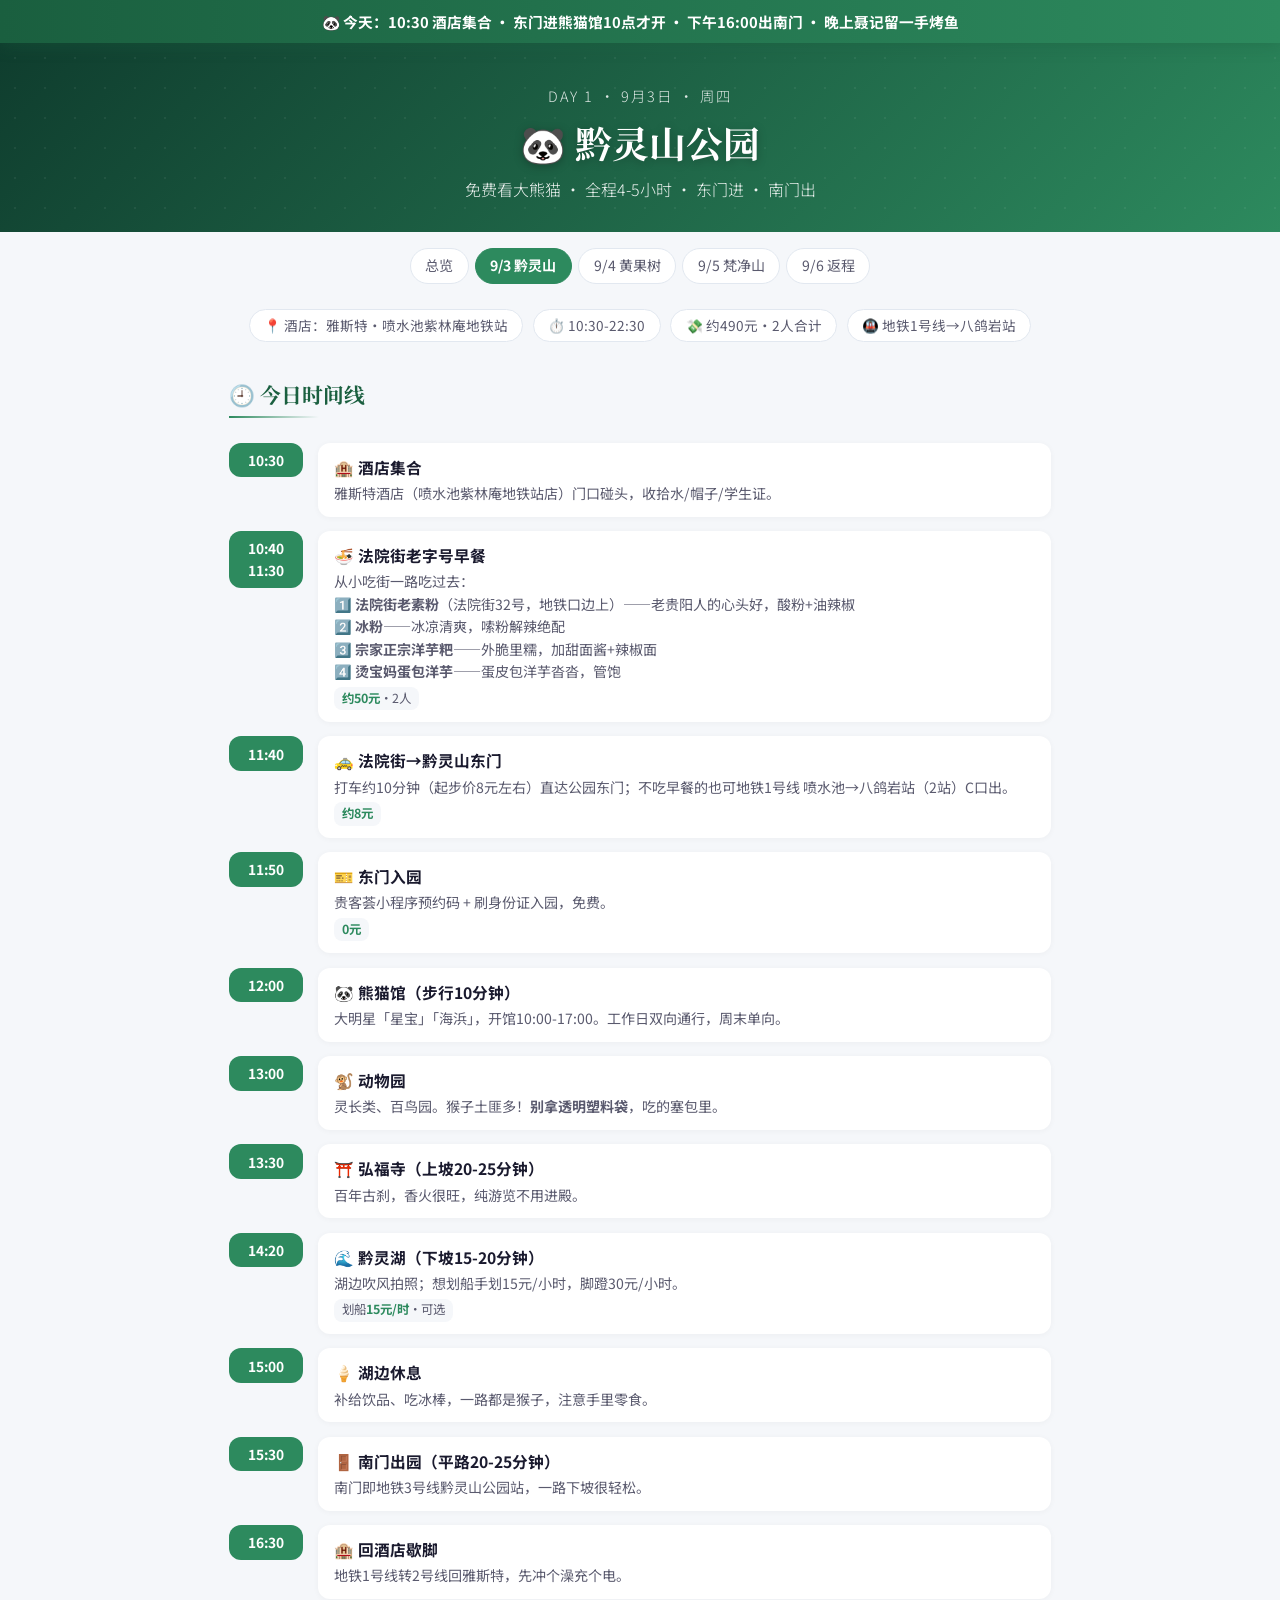
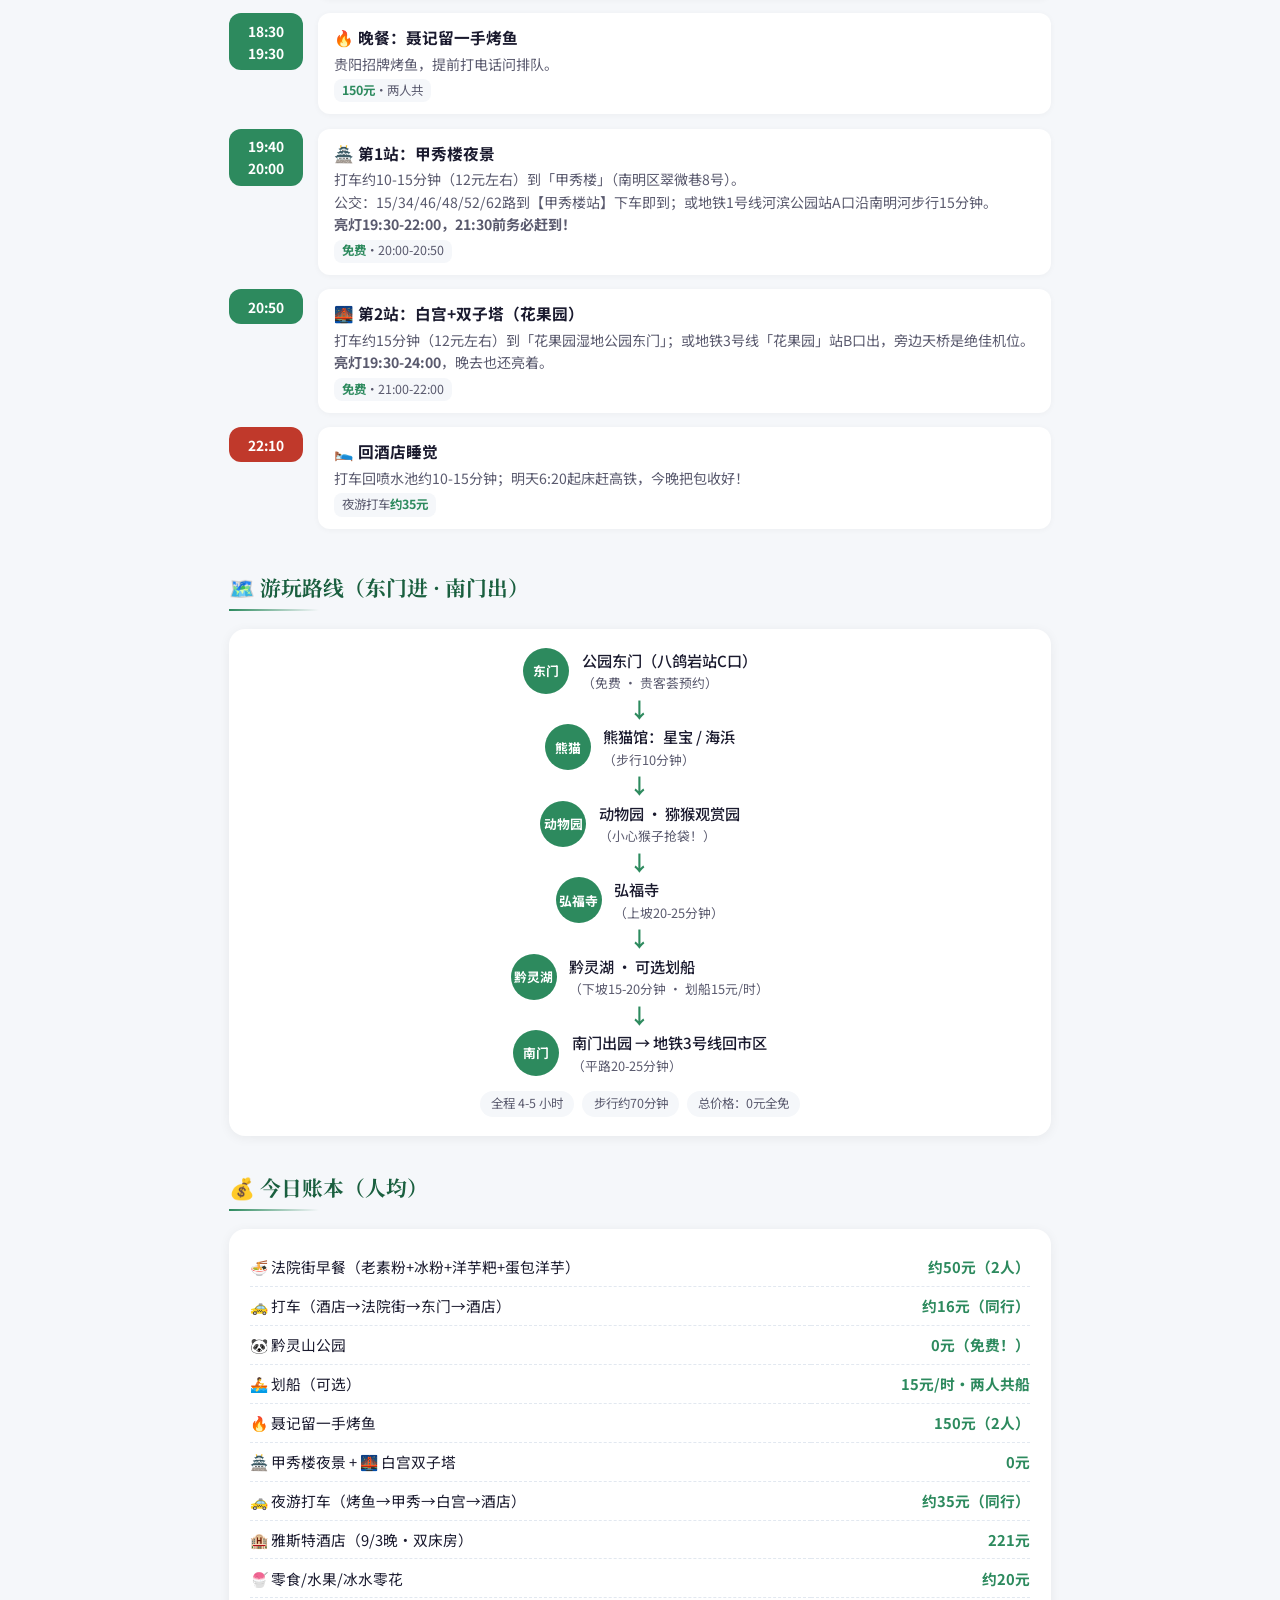
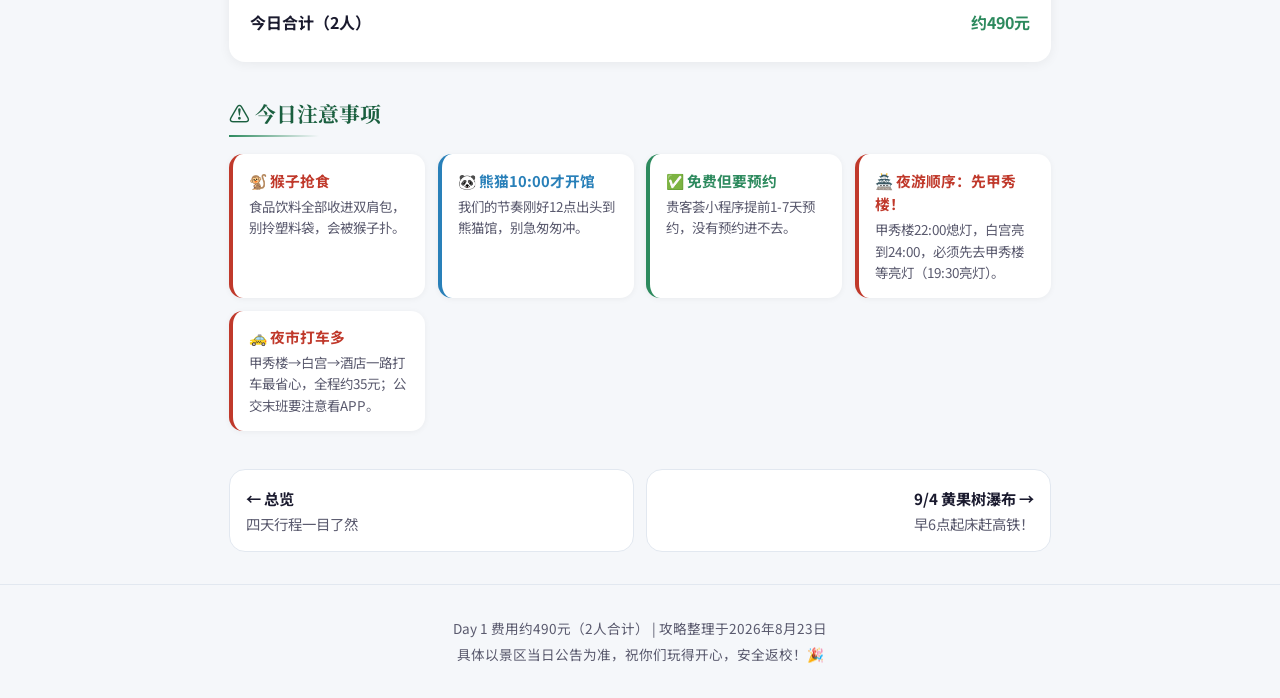
==== day1.html @ e3be9c39 "贵州三天三夜学生党攻略（黔灵山/黄果树/梵净山, 2人版）" ====
<!DOCTYPE html>
<html lang="zh-CN">
<head>
<meta charset="UTF-8">
<meta name="viewport" content="width=device-width, initial-scale=1.0">
<title>9/3 黔灵山公园 | 贵州三天三夜攻略</title>
<link rel="preconnect" href="https://fonts.googleapis.com">
<link rel="preconnect" href="https://fonts.gstatic.com" crossorigin>
<link href="https://fonts.googleapis.com/css2?family=Noto+Serif+SC:wght@600;700&family=Noto+Sans+SC:wght@300;400;500;700&display=swap" rel="stylesheet">
<link rel="stylesheet" href="style.css">
</head>
<body>

<div class="banner green">
  🐼 今天：10:30 酒店集合 · 东门进熊猫馆10点才开 · 下午16:00出南门 · 晚上聂记留一手烤鱼
</div>

<div class="hero" style="--hero-a:#0f3d2e;--hero-b:#2d8a5e;">
  <div class="eyebrow">DAY 1 · 9月3日 · 周四</div>
  <h1>🐼 黔灵山公园</h1>
  <div class="sub">免费看大熊猫 · 全程4-5小时 · 东门进 · 南门出</div>
</div>

<div class="segwrap">
  <nav class="seg">
    <a href="index.html">总览</a>
    <a class="on" href="day1.html">9/3 黔灵山</a>
    <a href="day2.html">9/4 黄果树</a>
    <a href="day3.html">9/5 梵净山</a>
    <a href="day4.html">9/6 返程</a>
  </nav>
</div>

<div class="pills" style="--accent:#6a8e7b;justify-content:center;display:flex;gap:.6rem;flex-wrap:wrap;margin:.6rem 1rem 0;">
  <span class="pill">📍 酒店：雅斯特·喷水池紫林庵地铁站</span>
  <span class="pill">⏱️ 10:30-22:30</span>
  <span class="pill">💸 约490元·2人合计</span>
  <span class="pill">🚇 地铁1号线→八鸽岩站</span>
</div>

<main>

  <!-- 时间线 -->
  <section>
    <h2 class="sec-t">🕘 今日时间线</h2>
    <div class="sec-line"></div>
    <div class="tl">

      <div class="tl-row">
        <div class="tl-time">10:30</div>
        <div class="tl-body"><h4>🏨 酒店集合</h4><p>雅斯特酒店（喷水池紫林庵地铁站店）门口碰头，收拾水/帽子/学生证。</p></div>
      </div>

      <div class="tl-row">
        <div class="tl-time">10:40<br>11:30</div>
        <div class="tl-body"><h4>🍜 法院街老字号早餐</h4><p>从小吃街一路吃过去：</p>
        <p>1️⃣ <b>法院街老素粉</b>（法院街32号，地铁口边上）——老贵阳人的心头好，酸粉+油辣椒</p>
        <p>2️⃣ <b>冰粉</b>——冰凉清爽，嗦粉解辣绝配</p>
        <p>3️⃣ <b>宗家正宗洋芋粑</b>——外脆里糯，加甜面酱+辣椒面</p>
        <p>4️⃣ <b>烫宝妈蛋包洋芋</b>——蛋皮包洋芋沓沓，管饱</p>
        <span class="cost"><b>约50元</b>·2人</span></div>
      </div>

      <div class="tl-row">
        <div class="tl-time">11:40</div>
        <div class="tl-body"><h4>🚕 法院街→黔灵山东门</h4><p>打车约10分钟（起步价8元左右）直达公园东门；不吃早餐的也可地铁1号线 喷水池→八鸽岩站（2站）C口出。</p><span class="cost"><b>约8元</b></span></div>
      </div>

      <div class="tl-row">
        <div class="tl-time">11:50</div>
        <div class="tl-body"><h4>🎫 东门入园</h4><p>贵客荟小程序预约码 + 刷身份证入园，免费。</p><span class="cost"><b>0元</b></span></div>
      </div>

      <div class="tl-row">
        <div class="tl-time">12:00</div>
        <div class="tl-body"><h4>🐼 熊猫馆（步行10分钟）</h4><p>大明星「星宝」「海浜」，开馆10:00-17:00。工作日双向通行，周末单向。</p></div>
      </div>

      <div class="tl-row">
        <div class="tl-time">13:00</div>
        <div class="tl-body"><h4>🐒 动物园</h4><p>灵长类、百鸟园。猴子土匪多！<b>别拿透明塑料袋</b>，吃的塞包里。</p></div>
      </div>

      <div class="tl-row">
        <div class="tl-time">13:30</div>
        <div class="tl-body"><h4>⛩️ 弘福寺（上坡20-25分钟）</h4><p>百年古刹，香火很旺，纯游览不用进殿。</p></div>
      </div>

      <div class="tl-row">
        <div class="tl-time">14:20</div>
        <div class="tl-body"><h4>🌊 黔灵湖（下坡15-20分钟）</h4><p>湖边吹风拍照；想划船手划15元/小时，脚蹬30元/小时。</p><span class="cost">划船<b>15元/时</b>·可选</span></div>
      </div>

      <div class="tl-row">
        <div class="tl-time">15:00</div>
        <div class="tl-body"><h4>🍦 湖边休息</h4><p>补给饮品、吃冰棒，一路都是猴子，注意手里零食。</p></div>
      </div>

      <div class="tl-row">
        <div class="tl-time">15:30</div>
        <div class="tl-body"><h4>🚪 南门出园（平路20-25分钟）</h4><p>南门即地铁3号线黔灵山公园站，一路下坡很轻松。</p></div>
      </div>

      <div class="tl-row">
        <div class="tl-time">16:30</div>
        <div class="tl-body"><h4>🏨 回酒店歇脚</h4><p>地铁1号线转2号线回雅斯特，先冲个澡充个电。</p></div>
      </div>

      <div class="tl-row">
        <div class="tl-time">18:30<br>19:30</div>
        <div class="tl-body"><h4>🔥 晚餐：聂记留一手烤鱼</h4><p>贵阳招牌烤鱼，提前打电话问排队。</p><span class="cost"><b>150元</b>·两人共</span></div>
      </div>

      <div class="tl-row">
        <div class="tl-time">19:40<br>20:00</div>
        <div class="tl-body"><h4>🏯 第1站：甲秀楼夜景</h4><p>打车约10-15分钟（12元左右）到「甲秀楼」（南明区翠微巷8号）。<br>公交：15/34/46/48/52/62路到【甲秀楼站】下车即到；或地铁1号线河滨公园站A口沿南明河步行15分钟。<br><b>亮灯19:30-22:00，21:30前务必赶到！</b></p><span class="cost"><b>免费</b>·20:00-20:50</span></div>
      </div>

      <div class="tl-row">
        <div class="tl-time">20:50</div>
        <div class="tl-body"><h4>🌉 第2站：白宫+双子塔（花果园）</h4><p>打车约15分钟（12元左右）到「花果园湿地公园东门」；或地铁3号线「花果园」站B口出，旁边天桥是绝佳机位。<br><b>亮灯19:30-24:00</b>，晚去也还亮着。</p><span class="cost"><b>免费</b>·21:00-22:00</span></div>
      </div>

      <div class="tl-row">
        <div class="tl-time red">22:10</div>
        <div class="tl-body"><h4>🛌 回酒店睡觉</h4><p>打车回喷水池约10-15分钟；明天6:20起床赶高铁，今晚把包收好！</p><span class="cost">夜游打车<b>约35元</b></span></div>
      </div>

    </div>
  </section>

  <!-- 路线图 -->
  <section>
    <h2 class="sec-t">🗺️ 游玩路线（东门进 · 南门出）</h2>
    <div class="sec-line"></div>
    <div class="card">
      <ol class="steps" style="--accent:#2d8a5e;">
        <li>
          <div class="node">
            <div class="circ">东门</div>
            <div><span class="nlabel">公园东门（八鸽岩站C口）</span><span class="ncost">（免费 · 贵客荟预约）</span></div>
          </div><span class="arrow">↓</span>
        </li>
        <li>
          <div class="node">
            <div class="circ">熊猫</div>
            <div><span class="nlabel">熊猫馆：星宝 / 海浜</span><span class="ncost">（步行10分钟）</span></div>
          </div><span class="arrow">↓</span>
        </li>
        <li>
          <div class="node">
            <div class="circ">动物园</div>
            <div><span class="nlabel">动物园 · 猕猴观赏园</span><span class="ncost">（小心猴子抢袋！）</span></div>
          </div><span class="arrow">↓</span>
        </li>
        <li>
          <div class="node">
            <div class="circ">弘福寺</div>
            <div><span class="nlabel">弘福寺</span><span class="ncost">（上坡20-25分钟）</span></div>
          </div><span class="arrow">↓</span>
        </li>
        <li>
          <div class="node">
            <div class="circ">黔灵湖</div>
            <div><span class="nlabel">黔灵湖 · 可选划船</span><span class="ncost">（下坡15-20分钟 · 划船15元/时）</span></div>
          </div><span class="arrow">↓</span>
        </li>
        <li>
          <div class="node">
            <div class="circ">南门</div>
            <div><span class="nlabel">南门出园 → 地铁3号线回市区</span><span class="ncost">（平路20-25分钟）</span></div>
          </div>
        </li>
      </ol>
      <div class="route-tags"><span class="route-tag">全程 4-5 小时</span><span class="route-tag">步行约70分钟</span><span class="route-tag">总价格：0元全免</span></div>
    </div>
  </section>

  <!-- 当日账本 -->
  <section>
    <h2 class="sec-t">💰 今日账本（人均）</h2>
    <div class="sec-line"></div>
    <div class="card">
      <table class="ledger">
        <tr><td>🍜 法院街早餐（老素粉+冰粉+洋芋粑+蛋包洋芋）</td><td>约50元（2人）</td></tr>
        <tr><td>🚕 打车（酒店→法院街→东门→酒店）</td><td>约16元（同行）</td></tr>
        <tr><td>🐼 黔灵山公园</td><td>0元（免费！）</td></tr>
        <tr><td>🚣 划船（可选）</td><td>15元/时·两人共船</td></tr>
        <tr><td>🔥 聂记留一手烤鱼</td><td>150元（2人）</td></tr>
        <tr><td>🏯 甲秀楼夜景 + 🌉 白宫双子塔</td><td>0元</td></tr>
        <tr><td>🚕 夜游打车（烤鱼→甲秀→白宫→酒店）</td><td>约35元（同行）</td></tr>
        <tr><td>🏨 雅斯特酒店（9/3晚·双床房）</td><td>221元</td></tr>
        <tr><td>🍧 零食/水果/冰水零花</td><td>约20元</td></tr>
        <tr class="sum"><td>今日合计（2人）</td><td>约490元</td></tr>
      </table>
    </div>
  </section>

  <!-- 关键提醒 -->
  <section>
    <h2 class="sec-t">⚠️ 今日注意事项</h2>
    <div class="sec-line"></div>
    <div class="warn2">
      <div class="wn"><h5>🐒 猴子抢食</h5><p>食品饮料全部收进双肩包，别拎塑料袋，会被猴子扑。</p></div>
      <div class="wn bu"><h5>🐼 熊猫10:00才开馆</h5><p>我们的节奏刚好12点出头到熊猫馆，别急匆匆冲。</p></div>
      <div class="wn gr"><h5>✅ 免费但要预约</h5><p>贵客荟小程序提前1-7天预约，没有预约进不去。</p></div>
      <div class="wn"><h5>🏯 夜游顺序：先甲秀楼！</h5><p>甲秀楼22:00熄灯，白宫亮到24:00，必须先去甲秀楼等亮灯（19:30亮灯）。</p></div>
      <div class="wn"><h5>🚕 夜市打车多</h5><p>甲秀楼→白宫→酒店一路打车最省心，全程约35元；公交末班要注意看APP。</p></div>
    </div>
  </section>

  <!-- 上下页 -->
  <div class="daynav">
    <a class="prev" href="index.html"><b>← 总览</b>四天行程一目了然</a>
    <a class="next" href="day2.html"><b>9/4 黄果树瀑布 →</b>早6点起床赶高铁！</a>
  </div>

</main>

<footer>
  <p>Day 1 费用约490元（2人合计） | 攻略整理于2026年8月23日</p>
  <p>具体以景区当日公告为准，祝你们玩得开心，安全返校！🎉</p>
</footer>

<script>
document.addEventListener('DOMContentLoaded',function(){
  var io=new IntersectionObserver(function(es){
    es.forEach(function(e){if(e.isIntersecting){e.target.classList.add('show');io.unobserve(e.target);}});
  },{threshold:.1});
  document.querySelectorAll('section,.hero').forEach(function(el){io.observe(el);});
});
</script>
</body>
</html>
---- style.css ----
:root{
  --green-dark:#1a5f3f;
  --green:#2d8a5e;
  --gold:#e8b951;
  --red:#c0392b;
  --orange:#e67e22;
  --blue:#2980b9;
  --purple:#8e44ad;
  --bg:#f5f7fa;
  --card:#ffffff;
  --ink:#1a1a2e;
  --ink-soft:#5a5a6e;
  --border:#e2e8f0;
  --accent:#2d8a5e;
}
*{margin:0;padding:0;box-sizing:border-box;}
html{scroll-behavior:smooth;}
body{
  font-family:'Noto Sans SC',sans-serif;
  font-weight:400;font-size:16px;line-height:1.6;
  color:var(--ink);background:var(--bg);
}
h1,h2,h3{font-family:'Noto Serif SC',serif;}

/* ── 1. 顶部紧急横幅 ── */
.banner{
  position:sticky;top:0;z-index:100;
  background:linear-gradient(90deg,#c0392b,#e74c3c);
  color:#fff;font-weight:700;text-align:center;
  padding:.6rem 1rem;font-size:.92rem;
  box-shadow:0 4px 15px rgba(192,57,43,.3);
}
.banner .d{display:inline-block;background:#fff;color:var(--red);border-radius:4px;padding:1px 6px;font-weight:700;}
.banner.green{background:linear-gradient(90deg,#1a5f3f,#2d8a5e);box-shadow:0 4px 15px rgba(26,95,63,.3);}
.banner.blue{background:linear-gradient(90deg,#1a5276,#2980b9);box-shadow:0 4px 15px rgba(41,128,185,.3);}
.banner.purple{background:linear-gradient(90deg,#6c3483,#8e44ad);box-shadow:0 4px 15px rgba(142,68,173,.3);}
.banner.gray{background:linear-gradient(90deg,#4a4a5a,#5a5a6e);box-shadow:0 4px 15px rgba(90,90,110,.3);}

/* ── 2. Hero ── */
.hero{
  text-align:center;color:#fff;
  padding:2.6rem 1.2rem 1.8rem;
  background-image:
    radial-gradient(circle, rgba(255,255,255,.06) 1px, transparent 1px),
    linear-gradient(135deg,var(--hero-a),var(--hero-b));
  background-size:30px 30px,100% 100%;
}
.hero .eyebrow{
  font-size:.9rem;letter-spacing:.15em;opacity:.85;font-weight:300;
  margin-bottom:.4rem;
}
.hero h1{
  font-size:2.3rem;font-weight:700;text-shadow:0 2px 10px rgba(0,0,0,.25);
  margin-bottom:.3rem;
}
.hero .sub{font-size:1rem;opacity:.92;font-weight:300;}

/* ── 3. 页面导航（seg） ── */
.segwrap{padding:1rem 1.2rem;}
.seg{
  display:flex;justify-content:center;gap:.4rem;flex-wrap:wrap;
  max-width:1080px;margin:0 auto;
}
.seg a{
  text-decoration:none;color:var(--ink-soft);
  font-size:.88rem;padding:.35rem .9rem;border-radius:50px;
  background:#fff;border:1px solid var(--border);
  transition:all .25s;
}
.seg a:hover{border-color:var(--accent);color:var(--accent);}
.seg a.on{
  background:var(--accent);color:#fff;border-color:var(--accent);font-weight:700;
}

/* ── 4. 快速信息 pills ── */
.pills{display:flex;justify-content:center;gap:.6rem;flex-wrap:wrap;margin:.6rem 0 1rem;}
.pill{
  background:#fff;border:1px solid var(--border);border-radius:50px;
  padding:.3rem .9rem;font-size:.85rem;color:var(--ink-soft);
}
.pill b{color:var(--accent);}

/* ── 5. 布局 ── */
main{max-width:860px;margin:0 auto;padding:0 1.2rem 2rem;}
section{margin-top:2.2rem;}
.sec-t{font-size:1.3rem;color:var(--green-dark);margin-bottom:.3rem;}
.sec-line{height:2px;width:90px;background:linear-gradient(90deg,var(--accent),transparent);margin-bottom:1.1rem;}
.card{
  background:var(--card);border-radius:16px;
  box-shadow:0 2px 12px rgba(0,0,0,.06);
  padding:1.2rem 1.3rem;
  transition:transform .3s ease,box-shadow .3s ease;
}
.card:hover{transform:translateY(-4px);box-shadow:0 8px 24px rgba(0,0,0,.1);}

/* ── 6. 时间线（大卡片流） ── */
.tl{display:flex;flex-direction:column;position:relative;}
.tl-row{display:flex;gap:.9rem;align-items:flex-start;padding:.45rem 0;}
.tl-time{
  flex-shrink:0;width:74px;text-align:center;
  background:var(--accent);color:#fff;font-weight:700;font-size:.86rem;
  border-radius:12px;padding:.4rem 0;
  font-variant-numeric:tabular-nums;
}
.tl-time.small{font-size:.74rem;}
.tl-time.red{background:var(--red);}
.tl-time.orange{background:var(--orange);}
.tl-time.gray{background:#8a8a9a;}
.tl-body{flex:1;background:#fff;border-radius:12px;padding:.75rem 1rem;box-shadow:0 1px 6px rgba(0,0,0,.04);}
.tl-body h4{font-size:.98rem;margin-bottom:.15rem;}
.tl-body p{font-size:.88rem;color:var(--ink-soft);}
.tl-body .cost{font-size:.78rem;color:var(--ink-soft);background:var(--bg);border-radius:8px;padding:.1rem .5rem;display:inline-block;margin-top:.25rem;}
.tl-body .cost b{color:var(--accent);}

/* ── 7. 路线步骤（圆节点+绿箭头） ── */
.steps{list-style:none;display:flex;flex-direction:column;align-items:center;}
.steps li{display:flex;flex-direction:column;align-items:center;}
.node{width:100%;max-width:460px;display:flex;align-items:center;gap:.8rem;}
.node .circ{
  width:46px;height:46px;border-radius:50%;flex-shrink:0;
  color:#fff;font-weight:700;font-size:.8rem;line-height:1.2;
  display:flex;align-items:center;justify-content:center;text-align:center;
  background:var(--accent);
}
.node .circ.hot{background:var(--red);}
.node .circ.warn{background:var(--orange);}
.node .nlabel{font-size:.95rem;font-weight:500;}
.node .ncost{display:block;font-size:.8rem;color:var(--ink-soft);}
.steps .arrow{color:var(--green);font-weight:700;font-size:1.3rem;line-height:1;margin:.3rem 0;}
.route-tag{font-size:.78rem;color:var(--ink-soft);background:var(--bg);border-radius:50px;padding:.2rem .7rem;}
.route-tags{display:flex;gap:.5rem;flex-wrap:wrap;margin-top:.9rem;justify-content:center;}

/* ── 8. 表格 ── */
.tbl{width:100%;border-collapse:collapse;background:#fff;border-radius:16px;overflow:hidden;box-shadow:0 2px 12px rgba(0,0,0,.06);}
.tbl thead th{
  background:linear-gradient(135deg,#1a5f3f,#2d8a5e);
  color:#fff;padding:.8rem 1rem;text-align:left;font-size:.9rem;
}
.tbl td{padding:.65rem 1rem;border-top:1px solid var(--border);font-size:.9rem;}
.tbl tbody tr{transition:background .2s;}
.tbl tbody tr:hover{background:#f8fafb;}
.tbl .free{color:var(--green);font-weight:700;}
.tbl .total{background:#fff9e6;font-weight:700;}
.tbl.darkhead thead th{background:linear-gradient(135deg,#2c3e50,#34495e);}
.tbl .best{background:#e8f5e9;}

/* ── 9. 提醒 Notice ── */
.notice{
  background:#fff3e0;color:#e65100;border-radius:12px;
  padding:.7rem 1rem;font-size:.9rem;margin-top:.9rem;
}
.notice.red{background:#fdecea;color:var(--red);}
.notice.green{background:#e8f5e9;color:#1a5f3f;}

/* ── 10. 当日账本 ── */
.ledger{width:100%;border-collapse:collapse;}
.ledger td{padding:.45rem 0;font-size:.92rem;border-bottom:1px dashed var(--border);}
.ledger td:last-child{text-align:right;font-weight:700;color:var(--accent);white-space:nowrap;font-variant-numeric:tabular-nums;}
.ledger tr:last-child td{border-bottom:none;}
.ledger .sum td{font-weight:700;font-size:1rem;padding-top:.7rem;}

/* ── 11. 游戏化提醒卡 ── */
.warn2{display:grid;grid-template-columns:repeat(auto-fit,minmax(180px,1fr));gap:.8rem;}
.wn{background:#fff;border-radius:14px;padding:.9rem 1rem;border-left:4px solid var(--red);box-shadow:0 1px 6px rgba(0,0,0,.05);}
.wn h5{font-size:.92rem;color:var(--red);margin-bottom:.2rem;}
.wn p{font-size:.84rem;color:var(--ink-soft);}
.wn.gr{border-left-color:var(--green);}
.wn.gr h5{color:var(--green);}
.wn.bu{border-left-color:var(--blue);}
.wn.bu h5{color:var(--blue);}

/* ── 12. 上/下页导航 ── */
.daynav{
  display:grid;grid-template-columns:1fr 1fr;gap:.8rem;margin-top:2.4rem;
}
.daynav a{
  text-decoration:none;color:var(--ink-soft);text-align:center;
  background:#fff;border:1px solid var(--border);border-radius:16px;
  padding:1rem;font-size:.9rem;transition:all .25s;
}
.daynav a:hover{border-color:var(--accent);color:var(--accent);transform:translateY(-2px);}
.daynav a b{display:block;color:var(--ink);font-size:.95rem;margin-bottom:.1rem;}
.daynav a:hover b{color:var(--accent);}
.daynav a.next{text-align:right;}
.daynav a.prev{text-align:left;}

/* ── 13. 首页功能块 ── */
.cards-nav{display:grid;grid-template-columns:repeat(auto-fit,minmax(200px,1fr));gap:.9rem;}
.daynav-card{text-decoration:none;display:block;background:#fff;border-radius:16px;padding:1.1rem;box-shadow:0 2px 12px rgba(0,0,0,.06);transition:all .25s;border-top:4px solid var(--accent);}
.daynav-card:hover{transform:translateY(-4px);box-shadow:0 8px 24px rgba(0,0,0,.1);}
.daynav-card .dnum{font-size:.78rem;font-weight:700;color:var(--accent);letter-spacing:.08em;}
.daynav-card h3{font-size:1.05rem;margin:.2rem 0;}
.daynav-card p{font-size:.84rem;color:var(--ink-soft);}
.daynav-card .gap{display:block;margin-top:.5rem;font-size:.84rem;}
.daynav-card .gap span{color:var(--accent);font-weight:700;}
.grid3{display:grid;grid-template-columns:repeat(auto-fit,minmax(230px,1fr));gap:.9rem;}
.grid2{display:grid;grid-template-columns:repeat(auto-fit,minmax(250px,1fr));gap:.9rem;}
.grid4{display:grid;grid-template-columns:repeat(auto-fit,minmax(180px,1fr));gap:.9rem;}
.book-card{border-top:4px solid var(--accent);}
.book-card h3{font-size:1.05rem;margin-bottom:.5rem;}
.book-card p{font-size:.86rem;margin-bottom:.3rem;color:var(--ink-soft);}
.book-card p b{color:var(--ink);}
.hot{color:var(--red);font-weight:700;font-size:.88rem;}
.pit{border-left:4px solid var(--red);padding:1rem 1.1rem;}
.pit h4{font-size:.95rem;color:var(--red);margin-bottom:.2rem;}
.pit p{font-size:.85rem;color:var(--ink-soft);}
.pit.o{border-color:var(--orange);}
.pit.o h4{color:var(--orange);}
.pit.g{border-color:var(--green);}
.pit.g h4{color:var(--green);}
.weather{
  background:linear-gradient(135deg,#e3f2fd,#bbdefb);
  border:1px solid #90caf9;border-radius:16px;padding:1.3rem;
}
.wi{background:#fff;border-radius:12px;padding:.9rem;text-align:center;}
.wi .temp{font-size:1.4rem;font-weight:700;color:var(--blue);}
.wi .nm{font-weight:500;font-size:.9rem;display:block;margin-bottom:.1rem;}
.wi p{font-size:.82rem;color:var(--ink-soft);}
.pack h4{font-size:.98rem;margin-bottom:.4rem;}
.pack li{list-style:none;font-size:.85rem;color:var(--ink-soft);padding:.15rem 0 .15rem 1.1rem;position:relative;}
.pack li::before{content:"✓";color:var(--green);font-weight:700;position:absolute;left:0;}
.pack li.must{color:var(--red);font-weight:700;}
.pack li.must::before{color:var(--red);}
.tflow{display:flex;gap:.6rem;flex-wrap:wrap;align-items:stretch;}
.tnode{flex:1;min-width:120px;background:var(--bg);border-radius:12px;padding:.7rem;text-align:center;font-size:.82rem;}
.tnode .city{font-weight:700;color:var(--green-dark);display:block;font-size:.92rem;}
.tnode .tc{color:var(--ink-soft);font-size:.76rem;display:block;}
.tarrow{display:flex;align-items:center;color:var(--green);font-weight:700;font-size:1.3rem;}

/* ── footer ── */
footer{
  background:#f5f7fa;text-align:center;color:#5a5a6e;
  font-size:.85rem;padding:1.8rem 1rem;border-top:1px solid var(--border);
}
footer p{margin:.25rem 0;}

/* ── 淡入动画 ── */
.fade{opacity:0;transform:translateY(30px);transition:opacity .6s ease-out,transform .6s ease-out;}
.fade.show{opacity:1;transform:none;}

/* ── 响应式 ── */
@media(max-width:600px){
  .hero h1{font-size:1.7rem;}
  .sec-t{font-size:1.15rem;}
  body{font-size:15px;}
  .tflow{flex-direction:column;}
  .tarrow{justify-content:center;transform:rotate(90deg);}
  .tl-time{width:64px;}
}
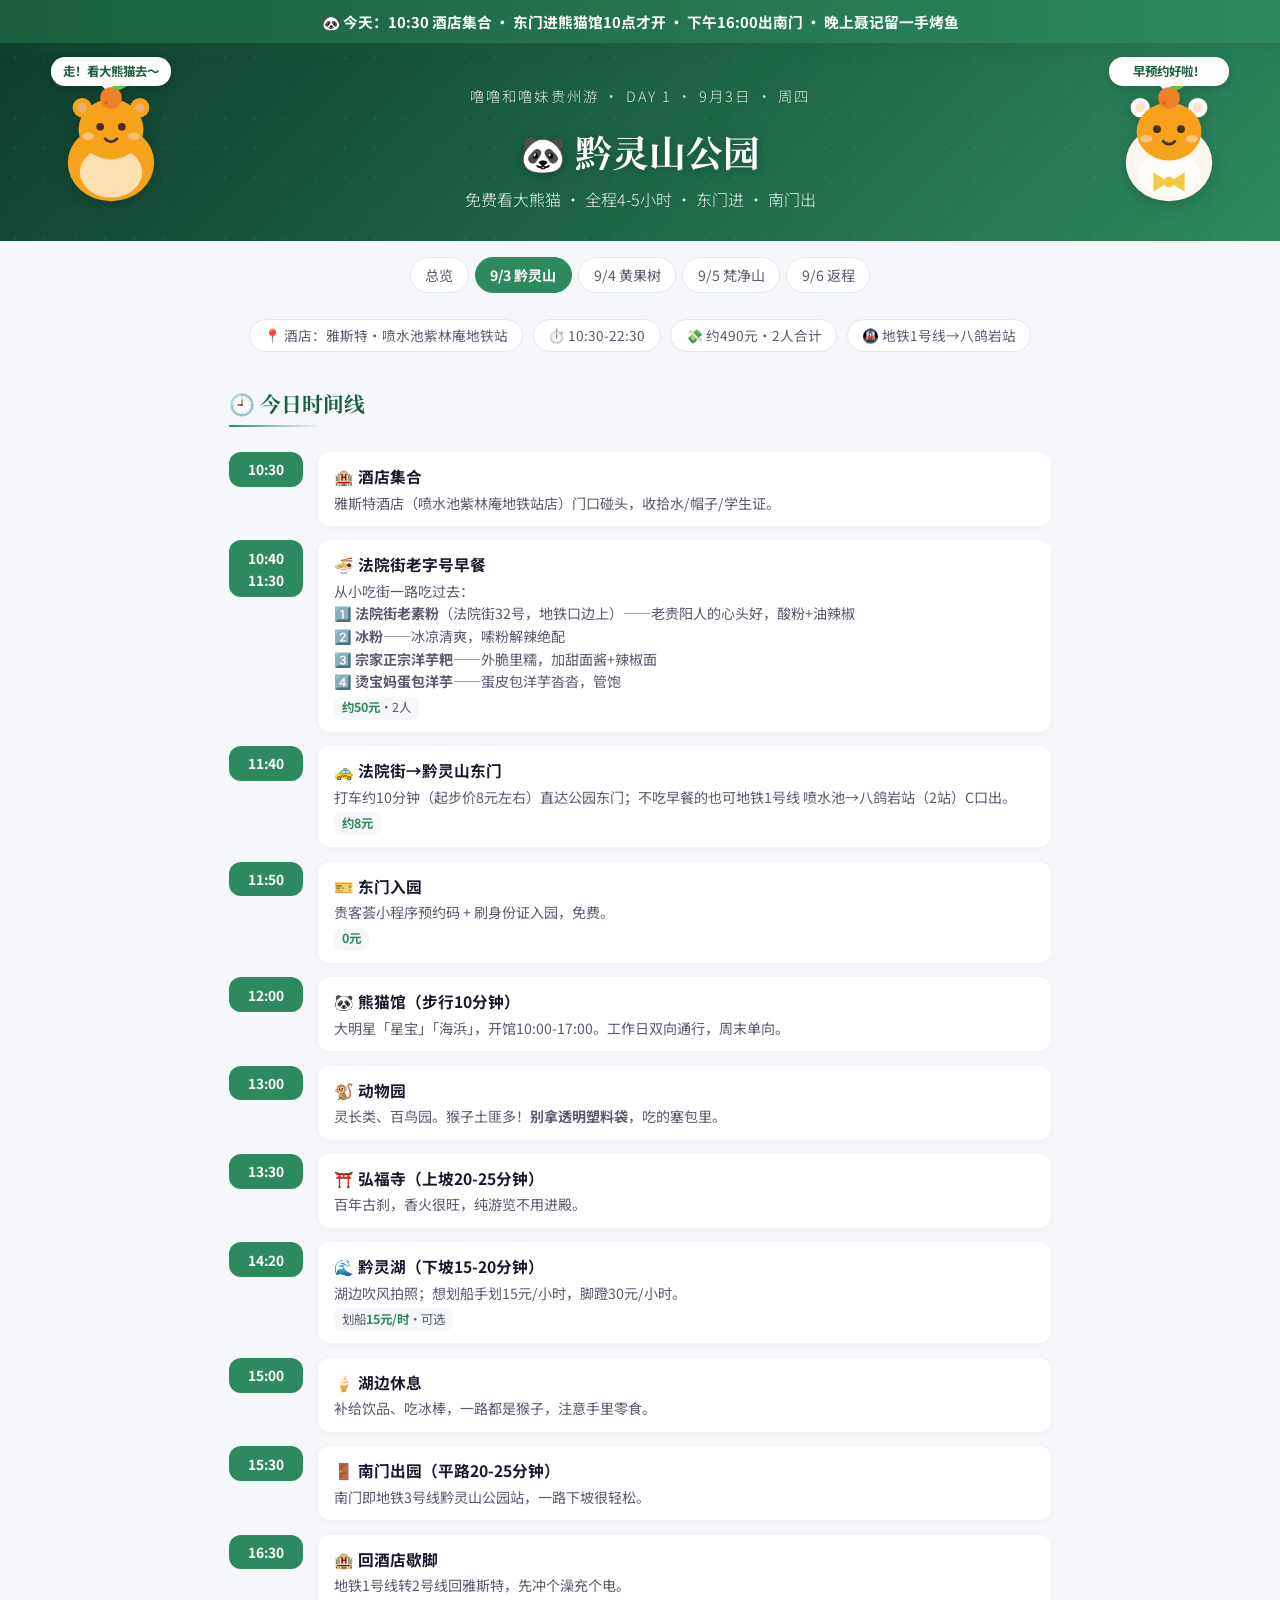
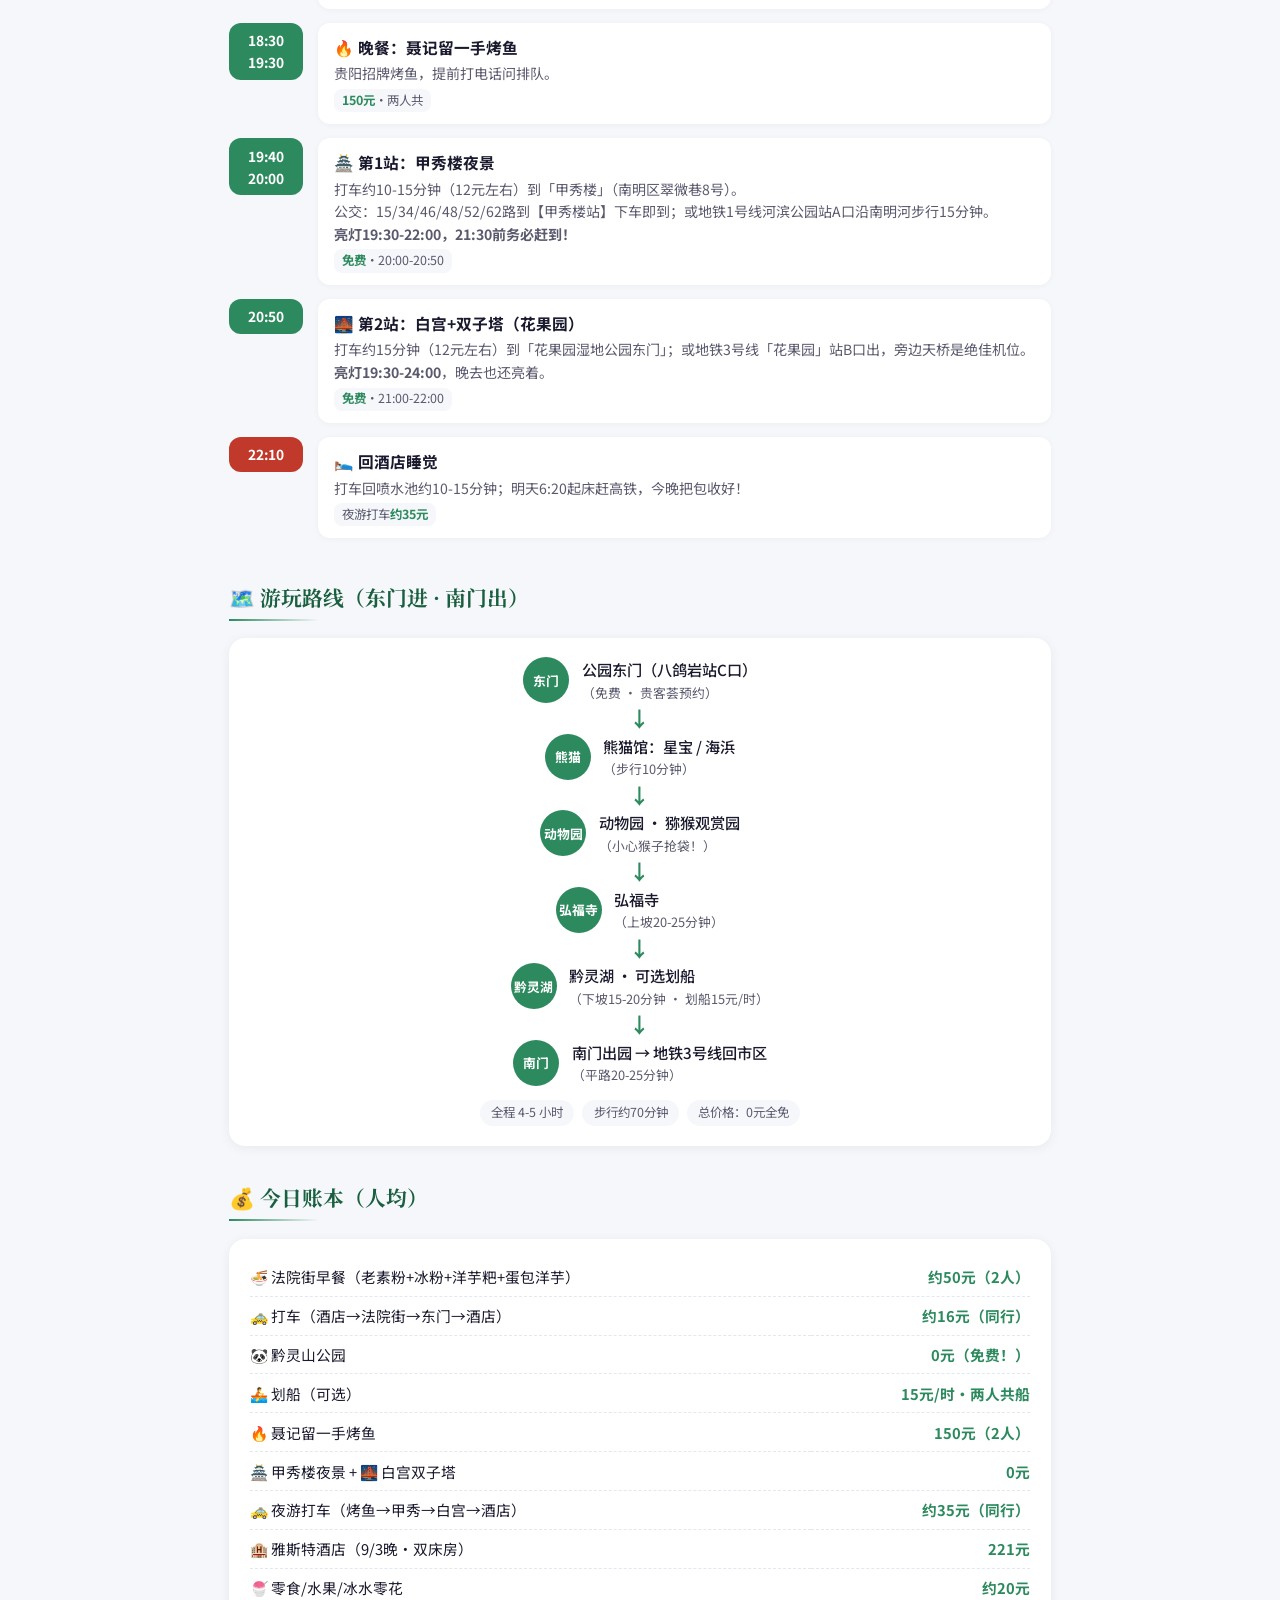
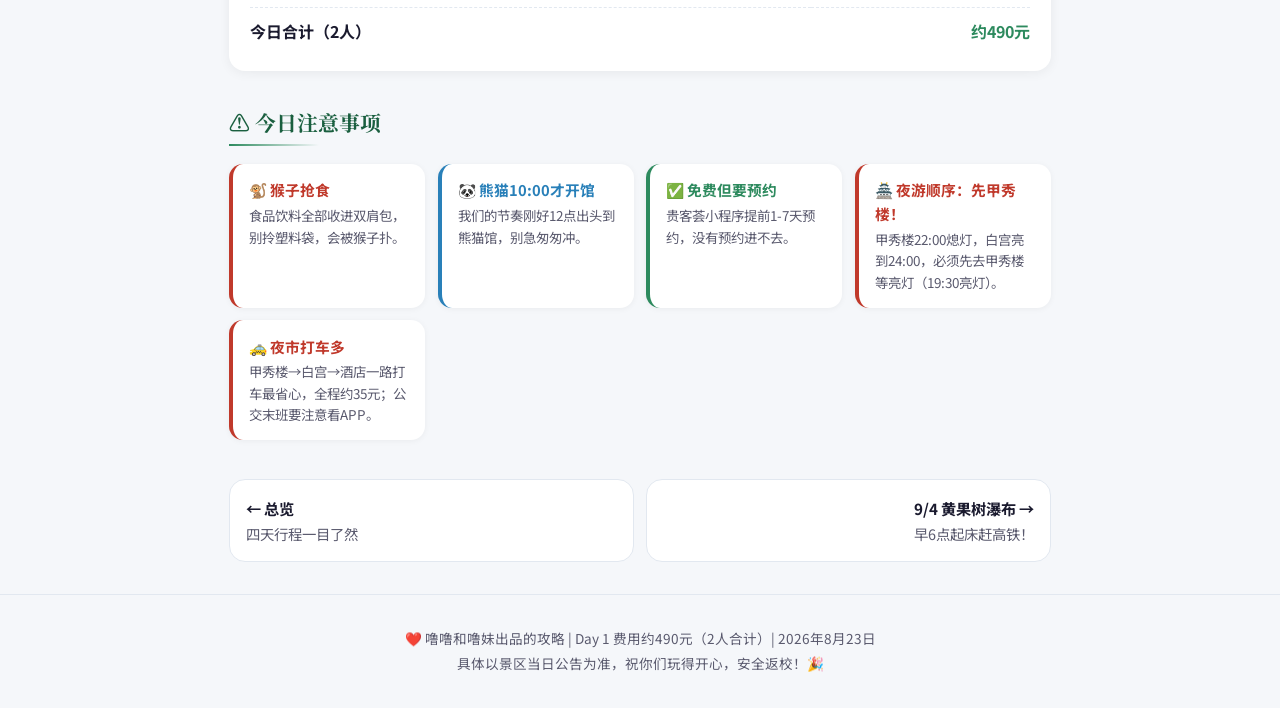
==== commit 3733ca52: "品牌化：站点改为噜噜和噜妹贵州游，加入水豚噜噜/噜妹IP（SVG带眨眼动画）、每页Hero气泡台词、Favicon、footer彩蛋" ====
--- a/day1.html
+++ b/day1.html
@@ -3,7 +3,8 @@
 <head>
 <meta charset="UTF-8">
 <meta name="viewport" content="width=device-width, initial-scale=1.0">
-<title>9/3 黔灵山公园 | 贵州三天三夜攻略</title>
+<title>噜噜和噜妹贵州游 | 9/3 黔灵山</title>
+<link rel="icon" href="data:image/svg+xml,%3Csvg xmlns='http://www.w3.org/2000/svg' viewBox='0 0 100 100'%3E%3Ccircle cx='50' cy='55' r='40' fill='%23F7A21B'/%3E%3Ccircle cx='50' cy='35' r='26' fill='%23F7A21B'/%3E%3Ccircle cx='39' cy='33' r='3' fill='%23463018'/%3E%3Ccircle cx='61' cy='33' r='3' fill='%23463018'/%3E%3Ccircle cx='50' cy='9' r='9' fill='%23F07F2A'/%3E%3Cpath d='M50 2 Q57 -7 64 -1 Q57 6 50 2' fill='%236FBF44'/%3E%3C/svg%3E">
 <link rel="preconnect" href="https://fonts.googleapis.com">
 <link rel="preconnect" href="https://fonts.gstatic.com" crossorigin>
 <link href="https://fonts.googleapis.com/css2?family=Noto+Serif+SC:wght@600;700&family=Noto+Sans+SC:wght@300;400;500;700&display=swap" rel="stylesheet">
@@ -16,7 +17,15 @@
 </div>
 
 <div class="hero" style="--hero-a:#0f3d2e;--hero-b:#2d8a5e;">
-  <div class="eyebrow">DAY 1 · 9月3日 · 周四</div>
+  <div class="capy-spot l">
+    <span class="bubble">走！看大熊猫去～</span>
+    <span class="capy lulu"></span>
+  </div>
+  <div class="capy-spot r">
+    <span class="bubble">早预约好啦！</span>
+    <span class="capy mei"></span>
+  </div>
+  <div class="eyebrow">噜噜和噜妹贵州游 · DAY 1 · 9月3日 · 周四</div>
   <h1>🐼 黔灵山公园</h1>
   <div class="sub">免费看大熊猫 · 全程4-5小时 · 东门进 · 南门出</div>
 </div>
@@ -218,7 +227,7 @@
 </main>
 
 <footer>
-  <p>Day 1 费用约490元（2人合计） | 攻略整理于2026年8月23日</p>
+  <p>❤️ 噜噜和噜妹出品的攻略 | Day 1 费用约490元（2人合计）| 2026年8月23日</p>
   <p>具体以景区当日公告为准，祝你们玩得开心，安全返校！🎉</p>
 </footer>
 
--- a/style.css
+++ b/style.css
@@ -247,3 +247,33 @@
   .tarrow{justify-content:center;transform:rotate(90deg);}
   .tl-time{width:64px;}
 }
+
+/* ── 14. 噜噜和噜妹 IP ── */
+.capy{
+  display:inline-block;width:120px;height:120px;
+  background-repeat:no-repeat;background-size:contain;
+  filter:drop-shadow(0 4px 8px rgba(0,0,0,.18));
+}
+.capy.lulu{background-image:url("[data-uri]");}
+.capy.mei{background-image:url("[data-uri]");}
+.capy-sm{width:46px;height:46px;filter:none;}
+.hero{position:relative;overflow:hidden;}
+.hero .capy-spot{position:absolute;top:14px;z-index:1;}
+.hero .capy-spot.l{left:4%;}
+.hero .capy-spot.r{right:4%;}
+.bubble{
+  background:#fff;color:var(--green-dark);font-weight:700;font-size:.78rem;
+  padding:.3rem .75rem;border-radius:14px;position:relative;white-space:nowrap;
+  box-shadow:0 3px 10px rgba(0,0,0,.18);display:block;
+}
+.bubble::after{
+  content:"";position:absolute;bottom:-9px;left:50%;transform:translateX(-50%);
+  border:9px solid transparent;border-top-color:#fff;border-bottom:none;
+}
+.hero .capy-spot .n{display:block;text-align:center;margin-top:4px;font-size:.72rem;opacity:.9;}
+.hero h1{padding-top:.6rem;position:relative;z-index:2;}
+.hero-pad{padding-top:.4rem;}
+@media(max-width:900px){
+  .hero .capy-spot{display:none;}
+}
+
